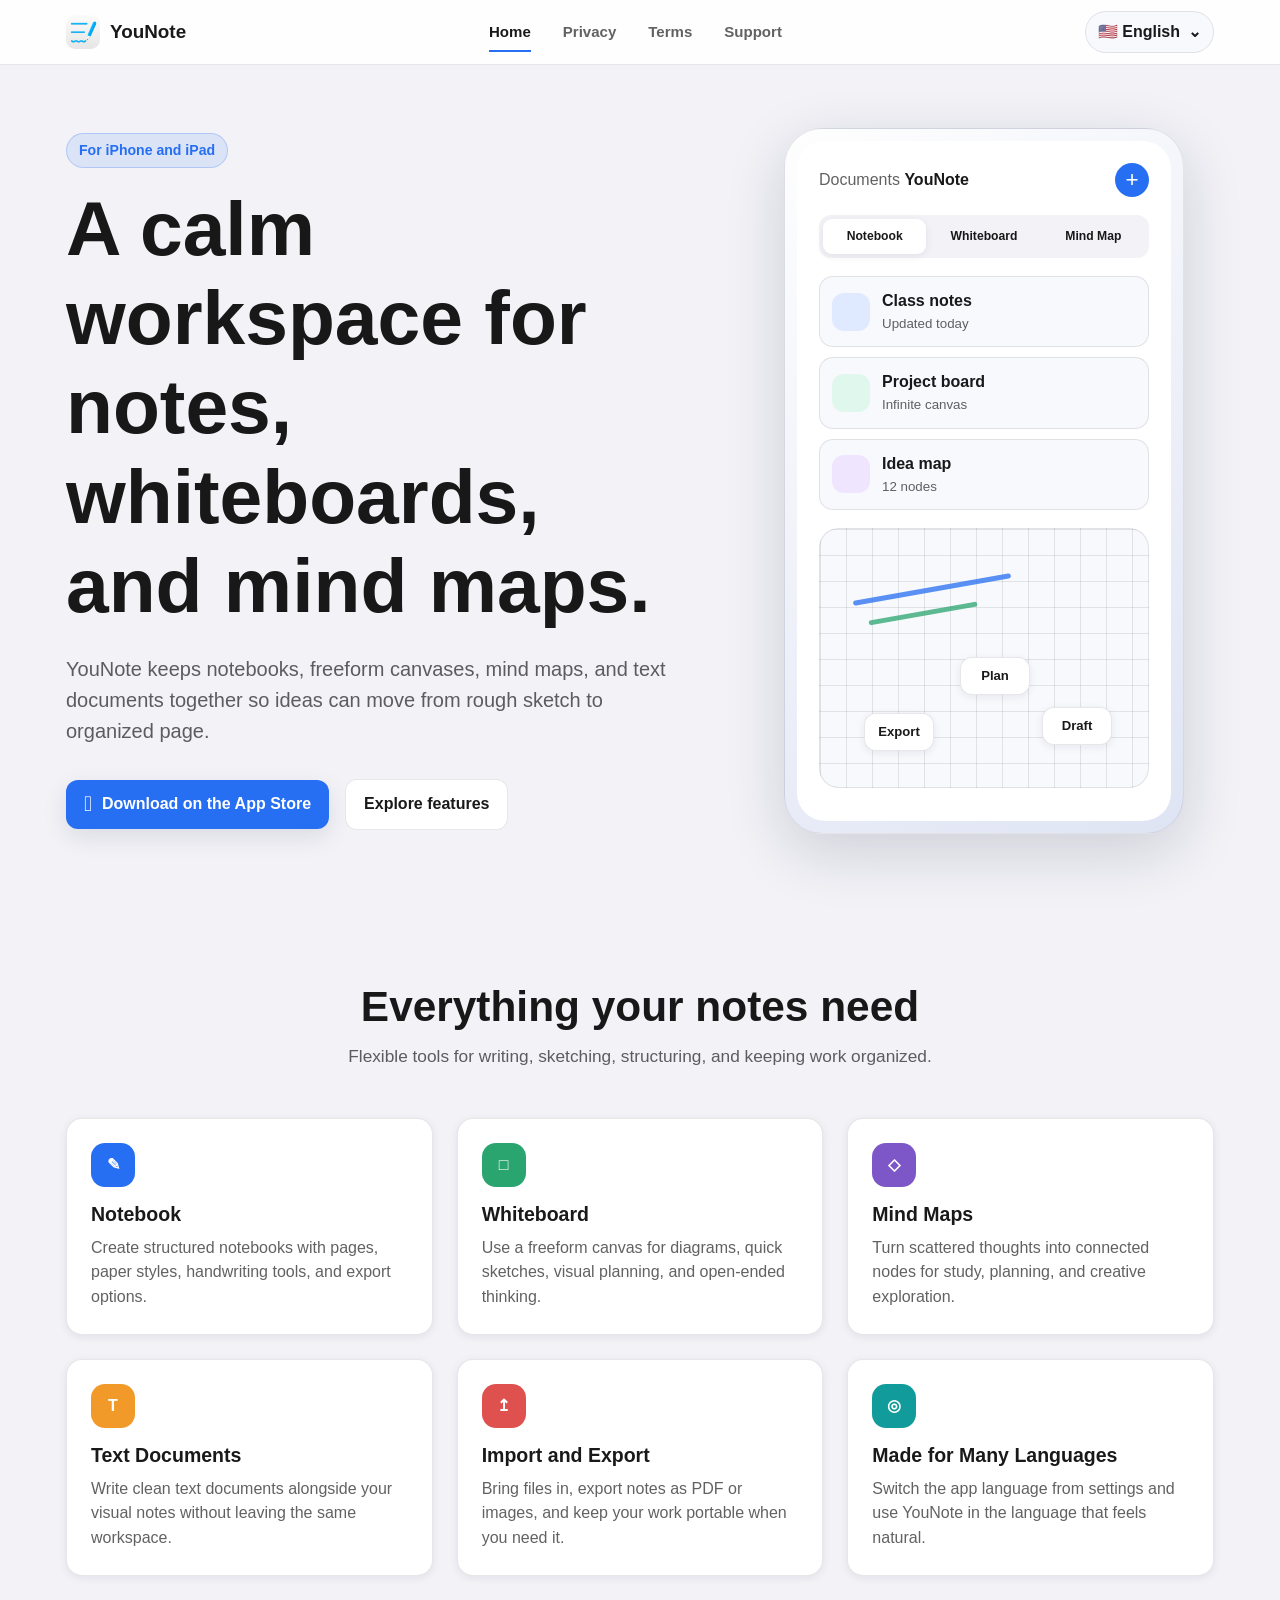
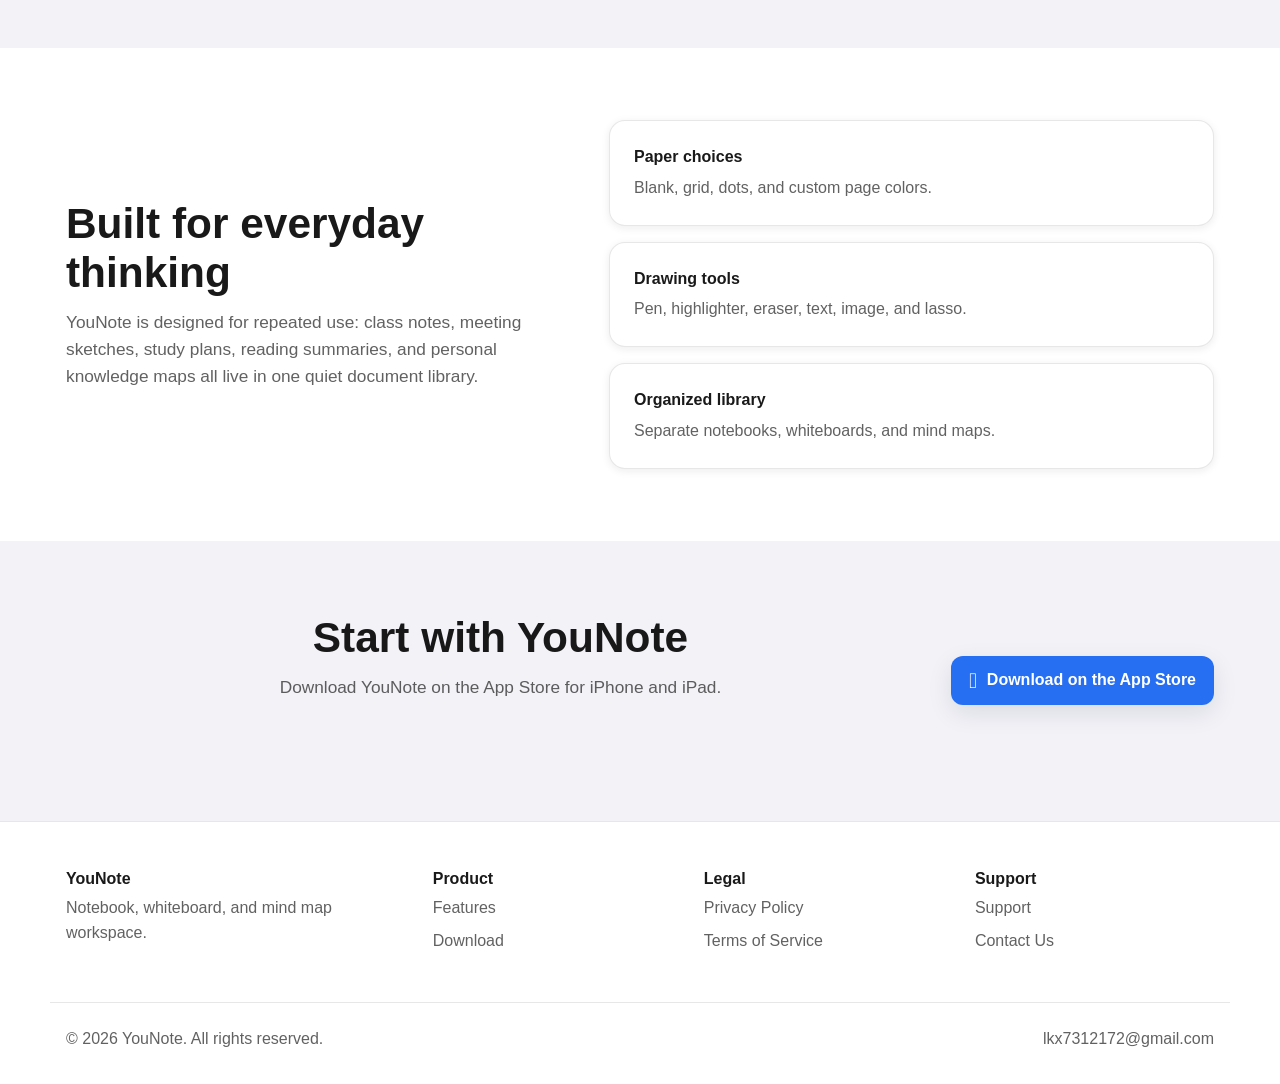
==== index.html @ 6b05ee82 "feat：首次创建项目" ====
<!DOCTYPE html>
<html lang="en">
<head>
  <meta charset="UTF-8">
  <meta name="viewport" content="width=device-width, initial-scale=1.0">
  <meta name="description" data-i18n-attr="content:meta.homeDescription" content="YouNote is a focused note-taking app for notebooks, whiteboards, mind maps, text documents, and flexible export on iPhone and iPad.">
  <meta name="theme-color" content="#266EF2">
  <title data-i18n="meta.homeTitle">YouNote - Notebook, whiteboard, and mind map workspace</title>
  <link rel="stylesheet" href="css/styles.css">
</head>
<body>
  <nav class="navbar">
    <div class="container nav-container">
      <a href="index.html" class="nav-logo" aria-label="YouNote home">
        <img src="assets/images/logo/younote.png" alt="YouNote logo">
        <span>YouNote</span>
      </a>
      <button class="nav-toggle" type="button" onclick="toggleMobileMenu()" aria-label="Toggle navigation">
        <span></span><span></span><span></span>
      </button>
      <div class="nav-links" id="navLinks">
        <a href="index.html" class="active" data-i18n="nav.home">Home</a>
        <a href="privacy.html" data-i18n="nav.privacy">Privacy</a>
        <a href="terms.html" data-i18n="nav.terms">Terms</a>
        <a href="support.html" data-i18n="nav.support">Support</a>
      </div>
      <div class="navbar-right">
        <div class="language-selector" id="language-selector">
          <button class="language-btn" onclick="toggleLanguageDropdown()" type="button">
            <span class="current-lang">Language</span>
            <span class="chevron">⌄</span>
          </button>
          <div class="lang-dropdown"></div>
        </div>
      </div>
    </div>
  </nav>

  <main>
    <section class="hero">
      <div class="container hero-grid">
        <div class="hero-content fade-in">
          <p class="eyebrow" data-i18n="hero.eyebrow">For iPhone and iPad</p>
          <h1 data-i18n="hero.title">A calm workspace for notes, whiteboards, and mind maps.</h1>
          <p class="hero-subtitle" data-i18n="hero.subtitle">YouNote keeps notebooks, freeform canvases, mind maps, and text documents together so ideas can move from rough sketch to organized page.</p>
          <div class="hero-buttons">
            <a href="https://apps.apple.com/app/id6769743144" class="btn btn-primary btn-lg" target="_blank" rel="noopener noreferrer">
              <span class="apple-mark"></span>
              <span data-i18n="hero.download">Download on the App Store</span>
            </a>
            <a href="#features" class="btn btn-secondary btn-lg" data-i18n="hero.learnMore">Explore features</a>
          </div>
        </div>
        <div class="device-stage fade-in fade-in-delay-1" aria-label="YouNote interface preview">
          <div class="device-frame">
            <div class="device-screen">
              <div class="mock-header">
                <div>
                  <span class="mock-kicker" data-i18n="mock.library">Documents</span>
                  <strong>YouNote</strong>
                </div>
                <span class="mock-add">+</span>
              </div>
              <div class="mock-tabs">
                <span data-i18n="mock.notebook">Notebook</span>
                <span data-i18n="mock.whiteboard">Whiteboard</span>
                <span data-i18n="mock.mindmap">Mind Map</span>
              </div>
              <div class="mock-list">
                <div class="doc-row blue"><span></span><div><strong data-i18n="mock.classNotes">Class notes</strong><small data-i18n="mock.updatedToday">Updated today</small></div></div>
                <div class="doc-row green"><span></span><div><strong data-i18n="mock.projectBoard">Project board</strong><small data-i18n="mock.canvas">Infinite canvas</small></div></div>
                <div class="doc-row purple"><span></span><div><strong data-i18n="mock.ideaMap">Idea map</strong><small data-i18n="mock.nodes">12 nodes</small></div></div>
              </div>
              <div class="canvas-card">
                <div class="stroke stroke-one"></div>
                <div class="stroke stroke-two"></div>
                <div class="mind-node node-a">Plan</div>
                <div class="mind-node node-b">Draft</div>
                <div class="mind-node node-c">Export</div>
              </div>
            </div>
          </div>
        </div>
      </div>
    </section>

    <section class="section features" id="features">
      <div class="container">
        <div class="section-header">
          <h2 data-i18n="features.title">Everything your notes need</h2>
          <p data-i18n="features.subtitle">Flexible tools for writing, sketching, structuring, and keeping work organized.</p>
        </div>
        <div class="features-grid">
          <article class="card fade-in"><div class="card-icon blue">✎</div><h3 data-i18n="features.notebookTitle">Notebook</h3><p data-i18n="features.notebookDesc">Create structured notebooks with pages, paper styles, handwriting tools, and export options.</p></article>
          <article class="card fade-in fade-in-delay-1"><div class="card-icon green">□</div><h3 data-i18n="features.whiteboardTitle">Whiteboard</h3><p data-i18n="features.whiteboardDesc">Use a freeform canvas for diagrams, quick sketches, visual planning, and open-ended thinking.</p></article>
          <article class="card fade-in fade-in-delay-2"><div class="card-icon purple">◇</div><h3 data-i18n="features.mindmapTitle">Mind Maps</h3><p data-i18n="features.mindmapDesc">Turn scattered thoughts into connected nodes for study, planning, and creative exploration.</p></article>
          <article class="card fade-in"><div class="card-icon orange">T</div><h3 data-i18n="features.textTitle">Text Documents</h3><p data-i18n="features.textDesc">Write clean text documents alongside your visual notes without leaving the same workspace.</p></article>
          <article class="card fade-in fade-in-delay-1"><div class="card-icon red">↥</div><h3 data-i18n="features.exportTitle">Import and Export</h3><p data-i18n="features.exportDesc">Bring files in, export notes as PDF or images, and keep your work portable when you need it.</p></article>
          <article class="card fade-in fade-in-delay-2"><div class="card-icon teal">◎</div><h3 data-i18n="features.languageTitle">Made for Many Languages</h3><p data-i18n="features.languageDesc">Switch the app language from settings and use YouNote in the language that feels natural.</p></article>
        </div>
      </div>
    </section>

    <section class="section showcase">
      <div class="container showcase-grid">
        <div>
          <h2 data-i18n="showcase.title">Built for everyday thinking</h2>
          <p data-i18n="showcase.body">YouNote is designed for repeated use: class notes, meeting sketches, study plans, reading summaries, and personal knowledge maps all live in one quiet document library.</p>
        </div>
        <div class="mini-previews">
          <div class="mini-preview"><strong data-i18n="showcase.preview1Title">Paper choices</strong><span data-i18n="showcase.preview1Body">Blank, grid, dots, and custom page colors.</span></div>
          <div class="mini-preview"><strong data-i18n="showcase.preview2Title">Drawing tools</strong><span data-i18n="showcase.preview2Body">Pen, highlighter, eraser, text, image, and lasso.</span></div>
          <div class="mini-preview"><strong data-i18n="showcase.preview3Title">Organized library</strong><span data-i18n="showcase.preview3Body">Separate notebooks, whiteboards, and mind maps.</span></div>
        </div>
      </div>
    </section>

    <section class="section download" id="download">
      <div class="container">
        <div class="section-header">
          <h2 data-i18n="download.title">Start with YouNote</h2>
          <p data-i18n="download.subtitle">Download YouNote on the App Store for iPhone and iPad.</p>
        </div>
        <a href="https://apps.apple.com/app/id6769743144" class="store-badge" target="_blank" rel="noopener noreferrer">
          <span class="apple-mark"></span>
          <span data-i18n="download.appstore">Download on the App Store</span>
        </a>
      </div>
    </section>
  </main>

  <footer class="footer">
    <div class="container footer-content">
      <div><h4>YouNote</h4><p data-i18n="footer.tagline">Notebook, whiteboard, and mind map workspace.</p></div>
      <div><h4 data-i18n="footer.product">Product</h4><a href="index.html#features" data-i18n="footer.features">Features</a><a href="index.html#download" data-i18n="footer.download">Download</a></div>
      <div><h4 data-i18n="footer.legal">Legal</h4><a href="privacy.html" data-i18n="footer.privacy">Privacy Policy</a><a href="terms.html" data-i18n="footer.terms">Terms of Service</a></div>
      <div><h4 data-i18n="footer.support">Support</h4><a href="support.html" data-i18n="nav.support">Support</a><a href="mailto:lkx7312172@gmail.com" data-i18n="footer.contact">Contact Us</a></div>
    </div>
    <div class="container footer-bottom"><p data-i18n="footer.copyright">© 2026 YouNote. All rights reserved.</p><a href="mailto:lkx7312172@gmail.com">lkx7312172@gmail.com</a></div>
  </footer>
  <script src="js/i18n.js"></script>
  <script src="js/main.js"></script>
</body>
</html>
---- css/styles.css ----
:root {
  --primary: #266ef2;
  --primary-light: #dfe9ff;
  --primary-dark: #1749b8;
  --bg-primary: #f2f2f7;
  --bg-secondary: #ffffff;
  --bg-tertiary: #f8f9fd;
  --text-primary: rgba(0, 0, 0, 0.9);
  --text-secondary: rgba(0, 0, 0, 0.62);
  --text-tertiary: rgba(0, 0, 0, 0.42);
  --border-color: rgba(60, 60, 67, 0.12);
  --shadow-sm: 0 2px 8px rgba(20, 31, 56, 0.08);
  --shadow-md: 0 8px 24px rgba(20, 31, 56, 0.1);
  --shadow-lg: 0 18px 60px rgba(20, 31, 56, 0.16);
  --radius-sm: 8px;
  --radius-md: 12px;
  --radius-lg: 16px;
  --radius-xl: 24px;
  --spacing-sm: 8px;
  --spacing-md: 16px;
  --spacing-lg: 24px;
  --spacing-xl: 32px;
  --spacing-2xl: 48px;
  --spacing-3xl: 72px;
}

@media (prefers-color-scheme: dark) {
  :root {
    --bg-primary: #000000;
    --bg-secondary: #1c1c1e;
    --bg-tertiary: #2c2c2e;
    --text-primary: rgba(255, 255, 255, 0.94);
    --text-secondary: rgba(255, 255, 255, 0.66);
    --text-tertiary: rgba(255, 255, 255, 0.45);
    --border-color: rgba(84, 84, 88, 0.62);
    --shadow-sm: 0 2px 8px rgba(0, 0, 0, 0.28);
    --shadow-md: 0 8px 24px rgba(0, 0, 0, 0.36);
    --shadow-lg: 0 18px 60px rgba(0, 0, 0, 0.46);
  }
}

* {
  box-sizing: border-box;
  margin: 0;
  padding: 0;
}

html {
  scroll-behavior: smooth;
  -webkit-text-size-adjust: 100%;
}

body {
  min-width: 320px;
  color: var(--text-primary);
  background: var(--bg-primary);
  font-family: -apple-system, BlinkMacSystemFont, "SF Pro Text", "SF Pro Display", "Helvetica Neue", Arial, sans-serif;
  font-size: 16px;
  line-height: 1.55;
  -webkit-font-smoothing: antialiased;
}

a {
  color: var(--primary);
  text-decoration: none;
}

img {
  display: block;
  max-width: 100%;
}

.container {
  width: 100%;
  max-width: 1180px;
  margin: 0 auto;
  padding: 0 var(--spacing-md);
}

.navbar {
  position: fixed;
  z-index: 1000;
  top: 0;
  right: 0;
  left: 0;
  border-bottom: 1px solid var(--border-color);
  background: color-mix(in srgb, var(--bg-secondary) 88%, transparent);
  backdrop-filter: blur(20px);
  -webkit-backdrop-filter: blur(20px);
}

.nav-container {
  display: flex;
  align-items: center;
  justify-content: space-between;
  min-height: 64px;
  gap: var(--spacing-md);
}

.nav-logo {
  display: inline-flex;
  align-items: center;
  gap: 10px;
  color: var(--text-primary);
  font-weight: 700;
  font-size: 1.18rem;
}

.nav-logo img {
  width: 34px;
  height: 34px;
  border-radius: 9px;
}

.nav-links {
  display: flex;
  align-items: center;
  gap: var(--spacing-xl);
}

.nav-links a {
  position: relative;
  padding: 8px 0;
  color: var(--text-secondary);
  font-weight: 600;
  font-size: 0.94rem;
}

.nav-links a::after {
  position: absolute;
  bottom: 0;
  left: 0;
  width: 0;
  height: 2px;
  background: var(--primary);
  content: "";
  transition: width 180ms ease;
}

.nav-links a:hover,
.nav-links a.active {
  color: var(--text-primary);
}

.nav-links a:hover::after,
.nav-links a.active::after {
  width: 100%;
}

.nav-toggle {
  display: none;
  width: 40px;
  height: 40px;
  border: 0;
  background: transparent;
}

.nav-toggle span {
  display: block;
  width: 22px;
  height: 2px;
  margin: 5px auto;
  background: var(--text-primary);
}

.language-selector {
  position: relative;
}

.language-btn {
  display: inline-flex;
  align-items: center;
  gap: 8px;
  min-height: 38px;
  padding: 8px 12px;
  border: 1px solid var(--border-color);
  border-radius: 999px;
  color: var(--text-primary);
  background: var(--bg-tertiary);
  font: inherit;
  font-weight: 600;
  cursor: pointer;
}

.lang-dropdown {
  position: absolute;
  top: calc(100% + 10px);
  right: 0;
  display: none;
  min-width: 220px;
  max-height: 360px;
  overflow: auto;
  padding: 8px;
  border: 1px solid var(--border-color);
  border-radius: var(--radius-md);
  background: var(--bg-secondary);
  box-shadow: var(--shadow-lg);
}

.language-selector.active .lang-dropdown {
  display: block;
}

.lang-option {
  display: flex;
  align-items: center;
  gap: 10px;
  width: 100%;
  padding: 10px 12px;
  border: 0;
  border-radius: var(--radius-sm);
  color: var(--text-primary);
  background: transparent;
  font: inherit;
  text-align: left;
  cursor: pointer;
}

.lang-option:hover,
.lang-option.active {
  background: var(--primary-light);
  color: var(--primary-dark);
}

.hero {
  padding: 128px 0 76px;
  overflow: hidden;
}

.hero-grid {
  display: grid;
  grid-template-columns: minmax(0, 1fr) minmax(320px, 460px);
  align-items: center;
  gap: var(--spacing-3xl);
}

.eyebrow {
  display: inline-flex;
  margin-bottom: var(--spacing-md);
  padding: 6px 12px;
  border: 1px solid color-mix(in srgb, var(--primary) 24%, transparent);
  border-radius: 999px;
  color: var(--primary);
  background: color-mix(in srgb, var(--primary) 11%, transparent);
  font-weight: 700;
  font-size: 0.88rem;
}

h1,
h2,
h3,
h4 {
  color: var(--text-primary);
  line-height: 1.16;
}

h1 {
  max-width: 760px;
  font-size: clamp(2.45rem, 6vw, 4.85rem);
  letter-spacing: 0;
}

h2 {
  font-size: clamp(1.75rem, 4vw, 2.65rem);
}

h3 {
  font-size: 1.22rem;
}

.hero-subtitle {
  max-width: 650px;
  margin: var(--spacing-lg) 0 var(--spacing-xl);
  color: var(--text-secondary);
  font-size: clamp(1.05rem, 2vw, 1.25rem);
}

.hero-buttons,
.download .container {
  display: flex;
  flex-wrap: wrap;
  align-items: center;
  justify-content: center;
  gap: var(--spacing-md);
}

.hero-buttons {
  justify-content: flex-start;
}

.btn,
.store-badge,
.contact-email {
  display: inline-flex;
  align-items: center;
  justify-content: center;
  gap: 10px;
  min-height: 48px;
  padding: 12px 18px;
  border-radius: var(--radius-md);
  font-weight: 700;
  transition: transform 180ms ease, box-shadow 180ms ease;
}

.btn:hover,
.store-badge:hover,
.contact-email:hover {
  transform: translateY(-1px);
}

.btn-primary,
.store-badge,
.contact-email {
  color: #ffffff;
  background: var(--primary);
  box-shadow: var(--shadow-md);
}

.btn-secondary {
  color: var(--text-primary);
  background: var(--bg-secondary);
  border: 1px solid var(--border-color);
}

.apple-mark {
  font-size: 1.35em;
  line-height: 1;
}

.device-stage {
  display: flex;
  justify-content: center;
}

.device-frame {
  width: min(100%, 400px);
  padding: 12px;
  border: 1px solid var(--border-color);
  border-radius: 38px;
  background: linear-gradient(145deg, #fefefe, #dfe4f4);
  box-shadow: var(--shadow-lg);
}

@media (prefers-color-scheme: dark) {
  .device-frame {
    background: linear-gradient(145deg, #323238, #111114);
  }
}

.device-screen {
  min-height: 680px;
  padding: 22px;
  border-radius: 28px;
  background: var(--bg-secondary);
  overflow: hidden;
}

.mock-header,
.doc-row {
  display: flex;
  align-items: center;
}

.mock-header {
  justify-content: space-between;
  margin-bottom: 18px;
}

.mock-kicker,
.doc-row small,
.mini-preview span,
.legal-header p {
  color: var(--text-secondary);
}

.mock-add {
  display: grid;
  place-items: center;
  width: 34px;
  height: 34px;
  border-radius: 50%;
  color: white;
  background: var(--primary);
  font-size: 1.4rem;
}

.mock-tabs {
  display: grid;
  grid-template-columns: repeat(3, 1fr);
  gap: 6px;
  margin-bottom: 18px;
  padding: 4px;
  border-radius: 12px;
  background: var(--bg-primary);
}

.mock-tabs span {
  min-width: 0;
  padding: 8px 6px;
  border-radius: 9px;
  font-size: 0.76rem;
  font-weight: 700;
  text-align: center;
}

.mock-tabs span:first-child {
  background: var(--bg-secondary);
  box-shadow: var(--shadow-sm);
}

.mock-list {
  display: grid;
  gap: 10px;
}

.doc-row {
  gap: 12px;
  padding: 12px;
  border: 1px solid var(--border-color);
  border-radius: 14px;
  background: var(--bg-tertiary);
}

.doc-row > span {
  width: 38px;
  height: 38px;
  border-radius: 12px;
}

.doc-row.blue > span { background: #dfe9ff; }
.doc-row.green > span { background: #dff7ec; }
.doc-row.purple > span { background: #efe5ff; }

.doc-row div {
  display: grid;
  min-width: 0;
}

.canvas-card {
  position: relative;
  height: 260px;
  margin-top: 18px;
  border: 1px solid var(--border-color);
  border-radius: 20px;
  background:
    linear-gradient(var(--border-color) 1px, transparent 1px),
    linear-gradient(90deg, var(--border-color) 1px, transparent 1px),
    var(--bg-tertiary);
  background-size: 26px 26px;
}

.stroke {
  position: absolute;
  height: 5px;
  border-radius: 999px;
  background: var(--primary);
  opacity: 0.75;
  transform: rotate(-10deg);
}

.stroke-one {
  top: 58px;
  left: 32px;
  width: 160px;
}

.stroke-two {
  top: 82px;
  left: 48px;
  width: 110px;
  background: #2aa56f;
}

.mind-node {
  position: absolute;
  display: grid;
  place-items: center;
  min-width: 70px;
  min-height: 38px;
  padding: 8px;
  border-radius: 12px;
  color: var(--text-primary);
  background: var(--bg-secondary);
  border: 1px solid var(--border-color);
  box-shadow: var(--shadow-sm);
  font-size: 0.82rem;
  font-weight: 700;
}

.node-a { right: 118px; bottom: 92px; }
.node-b { right: 36px; bottom: 42px; }
.node-c { left: 44px; bottom: 36px; }

.section {
  padding: var(--spacing-3xl) 0;
}

.section-header {
  max-width: 720px;
  margin: 0 auto var(--spacing-2xl);
  text-align: center;
}

.section-header p,
.showcase p {
  margin-top: 12px;
  color: var(--text-secondary);
  font-size: 1.08rem;
}

.features-grid {
  display: grid;
  grid-template-columns: repeat(3, minmax(0, 1fr));
  gap: var(--spacing-lg);
}

.card,
.mini-preview,
.legal-container,
.contact-box {
  border: 1px solid var(--border-color);
  border-radius: var(--radius-lg);
  background: var(--bg-secondary);
  box-shadow: var(--shadow-sm);
}

.card {
  padding: var(--spacing-lg);
}

.card-icon {
  display: grid;
  place-items: center;
  width: 44px;
  height: 44px;
  margin-bottom: var(--spacing-md);
  border-radius: 14px;
  color: white;
  font-weight: 900;
}

.card p {
  margin-top: 10px;
  color: var(--text-secondary);
}

.card-icon.blue { background: var(--primary); }
.card-icon.green { background: #2aa56f; }
.card-icon.purple { background: #7d57c7; }
.card-icon.orange { background: #f19a2a; }
.card-icon.red { background: #df514f; }
.card-icon.teal { background: #129b9b; }

.showcase {
  background: var(--bg-secondary);
}

.showcase-grid {
  display: grid;
  grid-template-columns: minmax(0, 0.9fr) minmax(0, 1.1fr);
  align-items: center;
  gap: var(--spacing-2xl);
}

.mini-previews {
  display: grid;
  gap: var(--spacing-md);
}

.mini-preview {
  display: grid;
  gap: 6px;
  padding: var(--spacing-lg);
}

.download {
  text-align: center;
}

.legal-page {
  padding: 112px 0 64px;
}

.legal-container {
  max-width: 900px;
  margin: 0 auto;
  padding: clamp(24px, 5vw, 48px);
}

.legal-header {
  padding-bottom: var(--spacing-xl);
  border-bottom: 1px solid var(--border-color);
}

.legal-content h2 {
  margin-top: var(--spacing-xl);
  margin-bottom: var(--spacing-md);
  font-size: 1.45rem;
}

.legal-content p,
.legal-content li {
  color: var(--text-secondary);
}

.legal-content ul {
  display: grid;
  gap: 10px;
  margin-left: 20px;
}

.legal-content li {
  padding-left: 4px;
}

.highlight-box {
  margin-top: var(--spacing-md);
  padding: var(--spacing-lg);
  border: 1px solid color-mix(in srgb, var(--primary) 22%, transparent);
  border-radius: var(--radius-md);
  background: color-mix(in srgb, var(--primary) 9%, transparent);
}

.contact-box {
  display: grid;
  justify-items: center;
  gap: 12px;
  margin-bottom: var(--spacing-xl);
  padding: var(--spacing-xl);
  text-align: center;
}

.contact-icon {
  display: grid;
  place-items: center;
  width: 56px;
  height: 56px;
  border-radius: 18px;
  color: white;
  background: var(--primary);
  font-weight: 900;
  font-size: 1.5rem;
}

.faq-item {
  border-bottom: 1px solid var(--border-color);
}

.faq-question {
  display: flex;
  align-items: center;
  justify-content: space-between;
  gap: 12px;
  padding: 18px 0;
  color: var(--text-primary);
  font-weight: 700;
  cursor: pointer;
}

.faq-question::after {
  content: "⌄";
  color: var(--text-tertiary);
  transition: transform 180ms ease;
}

.faq-item.active .faq-question::after {
  transform: rotate(180deg);
}

.faq-answer {
  display: none;
  padding-bottom: 18px;
}

.faq-item.active .faq-answer {
  display: block;
}

.footer {
  border-top: 1px solid var(--border-color);
  background: var(--bg-secondary);
}

.footer-content {
  display: grid;
  grid-template-columns: 1.4fr repeat(3, 1fr);
  gap: var(--spacing-xl);
  padding: var(--spacing-2xl) var(--spacing-md);
}

.footer-content div {
  display: grid;
  align-content: start;
  gap: 8px;
}

.footer p,
.footer a {
  color: var(--text-secondary);
}

.footer-bottom {
  display: flex;
  align-items: center;
  justify-content: space-between;
  gap: var(--spacing-md);
  padding-bottom: var(--spacing-xl);
  border-top: 1px solid var(--border-color);
  padding-top: var(--spacing-lg);
}

.fade-in {
  opacity: 0;
  transform: translateY(18px);
  transition: opacity 560ms ease, transform 560ms ease;
}

.fade-in.visible {
  opacity: 1;
  transform: translateY(0);
}

.fade-in-delay-1 { transition-delay: 90ms; }
.fade-in-delay-2 { transition-delay: 160ms; }

@media (max-width: 900px) {
  .nav-toggle {
    display: block;
  }

  .nav-links,
  .navbar-right {
    position: absolute;
    right: 16px;
    left: 16px;
    display: none;
    border: 1px solid var(--border-color);
    background: var(--bg-secondary);
    box-shadow: var(--shadow-lg);
  }

  .nav-links {
    top: 72px;
    flex-direction: column;
    align-items: stretch;
    gap: 0;
    padding: 10px;
    border-radius: var(--radius-md) var(--radius-md) 0 0;
  }

  .nav-links a {
    padding: 12px;
  }

  .navbar-right {
    top: 240px;
    padding: 10px;
    border-radius: 0 0 var(--radius-md) var(--radius-md);
  }

  .nav-links.active,
  .navbar-right.active {
    display: flex;
  }

  .language-selector,
  .language-btn {
    width: 100%;
  }

  .language-btn {
    justify-content: space-between;
  }

  .lang-dropdown {
    position: static;
    margin-top: 8px;
    min-width: 0;
    width: 100%;
    box-shadow: none;
  }

  .hero-grid,
  .showcase-grid {
    grid-template-columns: 1fr;
    gap: var(--spacing-2xl);
  }

  .features-grid {
    grid-template-columns: repeat(2, minmax(0, 1fr));
  }

  .footer-content {
    grid-template-columns: repeat(2, minmax(0, 1fr));
  }
}

@media (max-width: 620px) {
  .hero {
    padding-top: 104px;
  }

  .hero-buttons,
  .btn,
  .store-badge,
  .contact-email {
    width: 100%;
  }

  .features-grid,
  .footer-content {
    grid-template-columns: 1fr;
  }

  .device-screen {
    min-height: 590px;
    padding: 16px;
  }

  .mock-tabs {
    grid-template-columns: 1fr;
  }

  .footer-bottom {
    flex-direction: column;
    align-items: flex-start;
  }
}
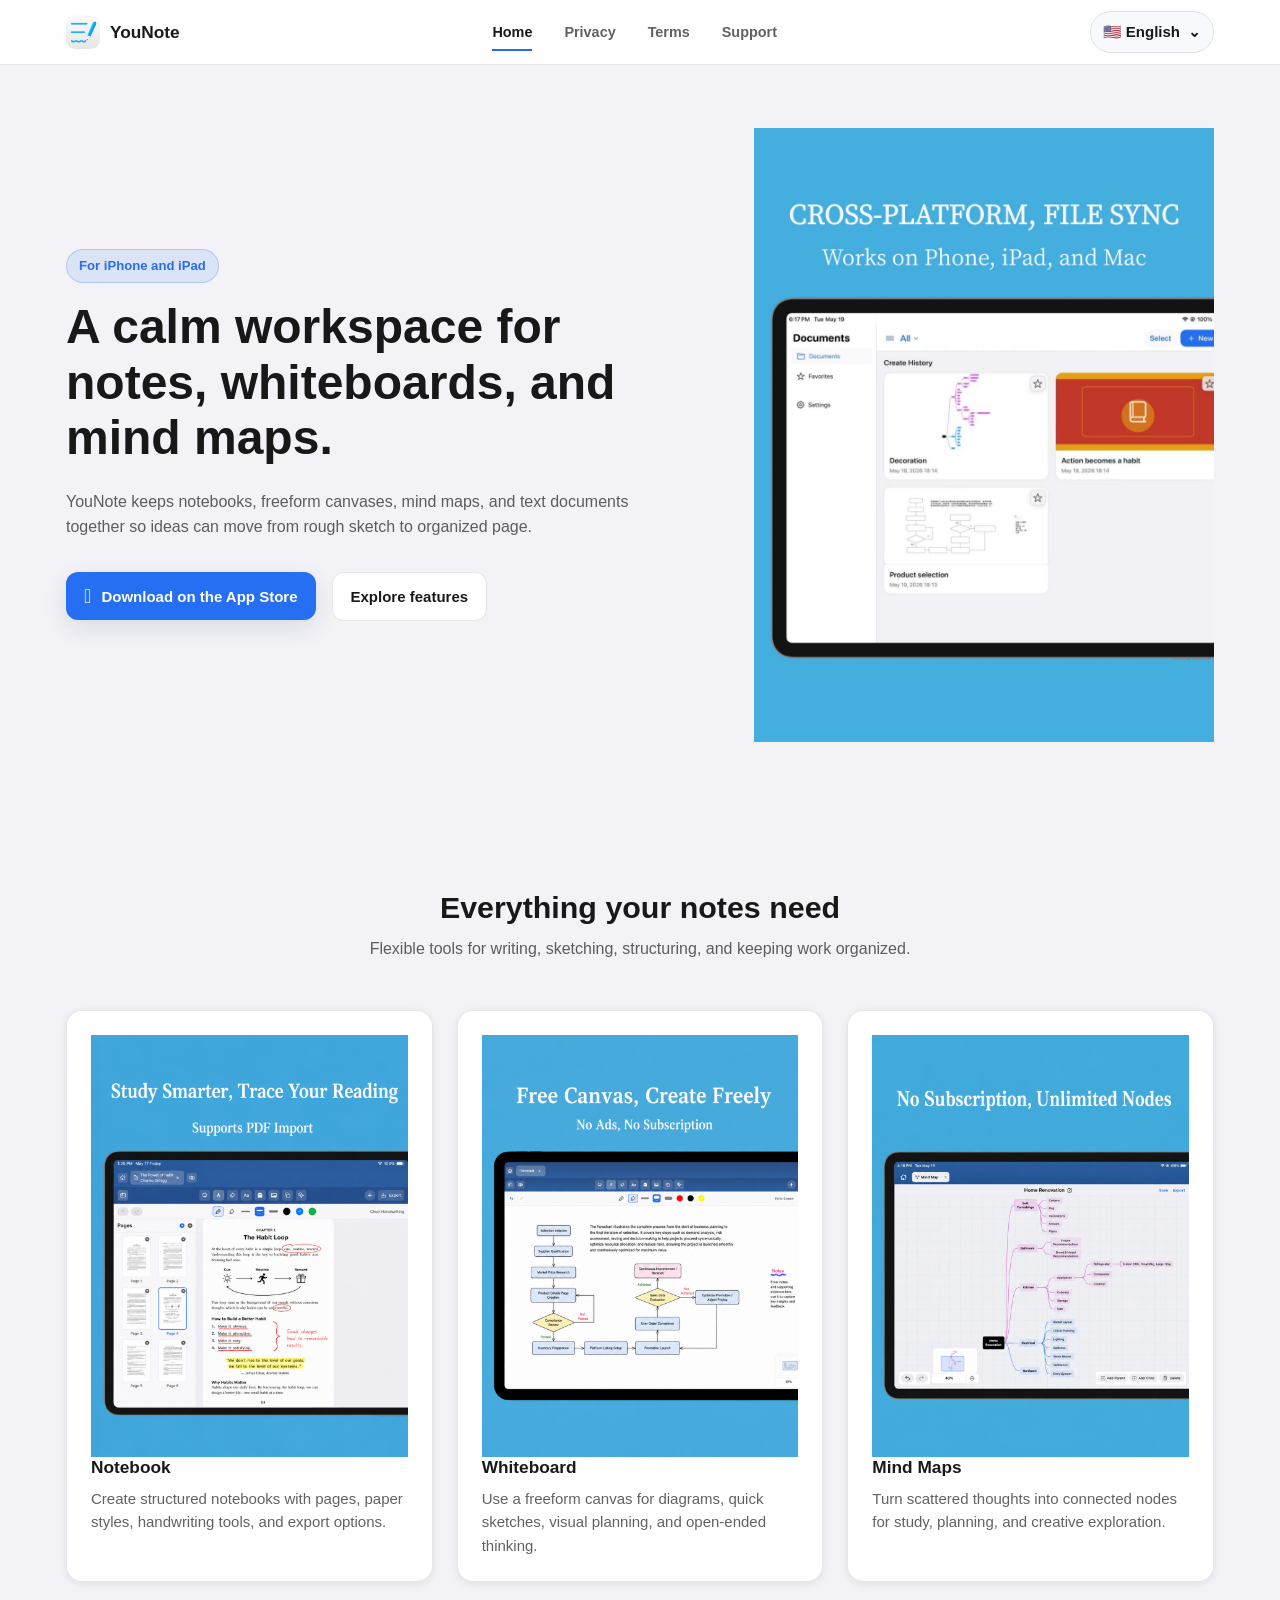
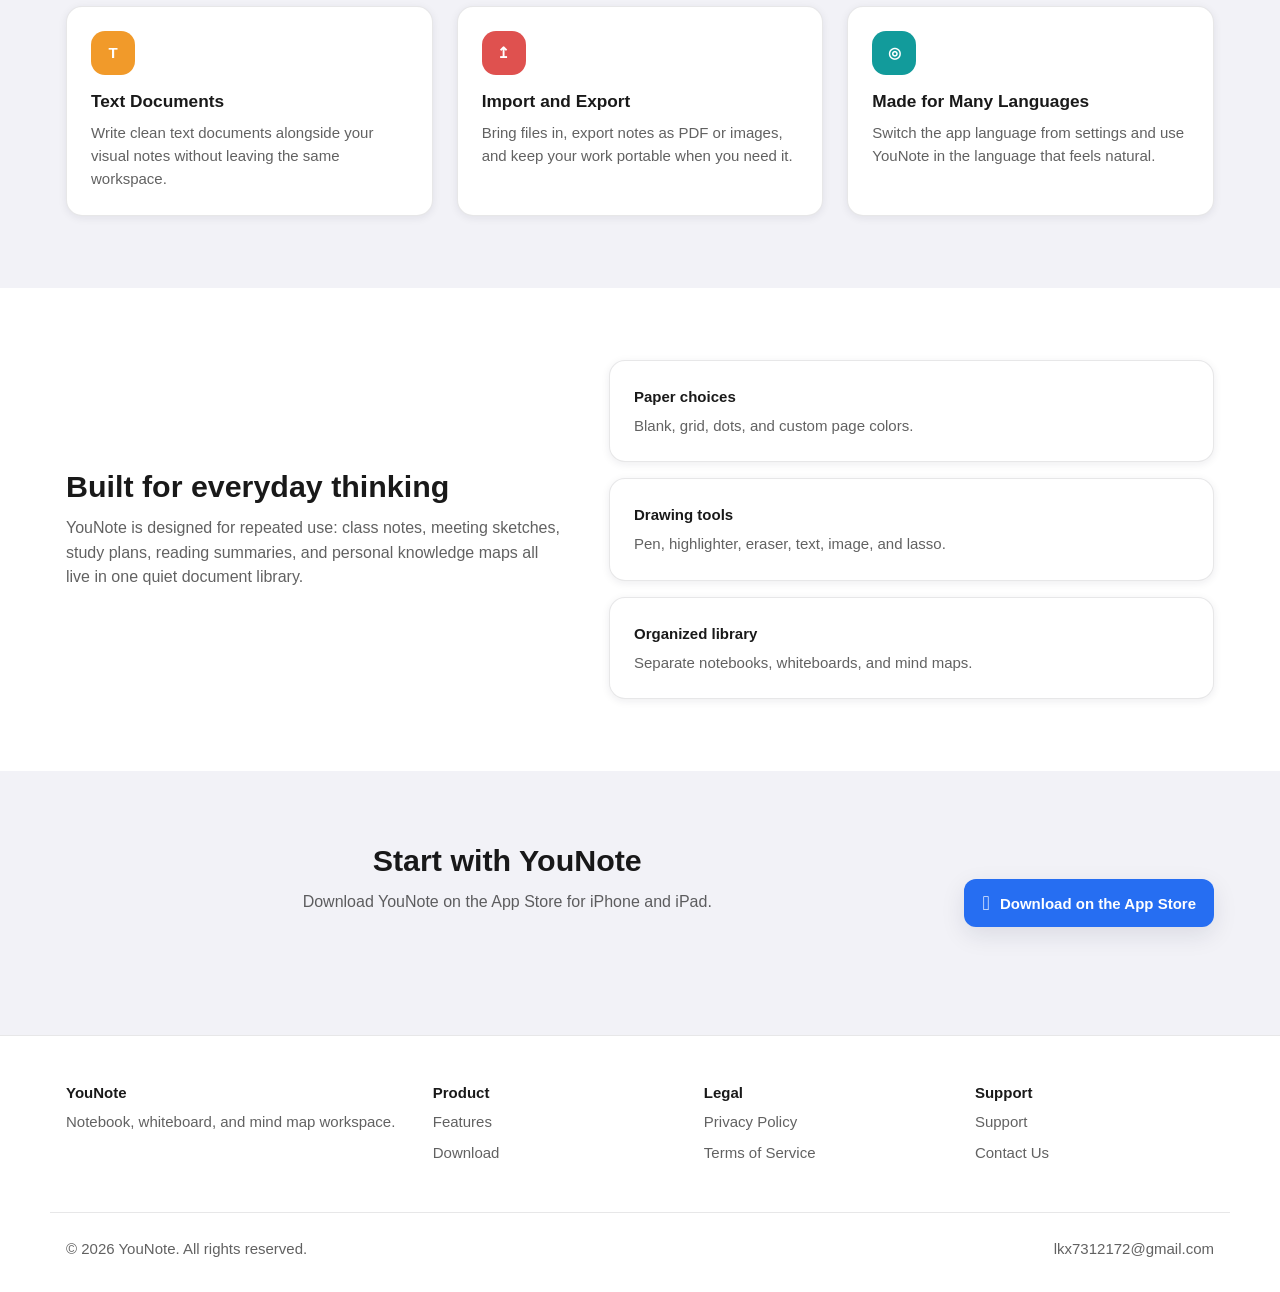
==== commit 0ac858a4: "改为截图" ====
--- a/index.html
+++ b/index.html
@@ -51,35 +51,8 @@
             <a href="#features" class="btn btn-secondary btn-lg" data-i18n="hero.learnMore">Explore features</a>
           </div>
         </div>
-        <div class="device-stage fade-in fade-in-delay-1" aria-label="YouNote interface preview">
-          <div class="device-frame">
-            <div class="device-screen">
-              <div class="mock-header">
-                <div>
-                  <span class="mock-kicker" data-i18n="mock.library">Documents</span>
-                  <strong>YouNote</strong>
-                </div>
-                <span class="mock-add">+</span>
-              </div>
-              <div class="mock-tabs">
-                <span data-i18n="mock.notebook">Notebook</span>
-                <span data-i18n="mock.whiteboard">Whiteboard</span>
-                <span data-i18n="mock.mindmap">Mind Map</span>
-              </div>
-              <div class="mock-list">
-                <div class="doc-row blue"><span></span><div><strong data-i18n="mock.classNotes">Class notes</strong><small data-i18n="mock.updatedToday">Updated today</small></div></div>
-                <div class="doc-row green"><span></span><div><strong data-i18n="mock.projectBoard">Project board</strong><small data-i18n="mock.canvas">Infinite canvas</small></div></div>
-                <div class="doc-row purple"><span></span><div><strong data-i18n="mock.ideaMap">Idea map</strong><small data-i18n="mock.nodes">12 nodes</small></div></div>
-              </div>
-              <div class="canvas-card">
-                <div class="stroke stroke-one"></div>
-                <div class="stroke stroke-two"></div>
-                <div class="mind-node node-a">Plan</div>
-                <div class="mind-node node-b">Draft</div>
-                <div class="mind-node node-c">Export</div>
-              </div>
-            </div>
-          </div>
+        <div class="device-stage fade-in fade-in-delay-1">
+          <img class="hero-screenshot" src="assets/images/截图/首页.jpeg" alt="YouNote app home screen" data-i18n-attr="alt:images.homeAlt">
         </div>
       </div>
     </section>
@@ -91,9 +64,21 @@
           <p data-i18n="features.subtitle">Flexible tools for writing, sketching, structuring, and keeping work organized.</p>
         </div>
         <div class="features-grid">
-          <article class="card fade-in"><div class="card-icon blue">✎</div><h3 data-i18n="features.notebookTitle">Notebook</h3><p data-i18n="features.notebookDesc">Create structured notebooks with pages, paper styles, handwriting tools, and export options.</p></article>
-          <article class="card fade-in fade-in-delay-1"><div class="card-icon green">□</div><h3 data-i18n="features.whiteboardTitle">Whiteboard</h3><p data-i18n="features.whiteboardDesc">Use a freeform canvas for diagrams, quick sketches, visual planning, and open-ended thinking.</p></article>
-          <article class="card fade-in fade-in-delay-2"><div class="card-icon purple">◇</div><h3 data-i18n="features.mindmapTitle">Mind Maps</h3><p data-i18n="features.mindmapDesc">Turn scattered thoughts into connected nodes for study, planning, and creative exploration.</p></article>
+          <article class="card feature-card-with-image fade-in">
+            <img class="feature-screenshot" src="assets/images/截图/笔记本.png" alt="YouNote notebook screen" data-i18n-attr="alt:images.notebookAlt">
+            <h3 data-i18n="features.notebookTitle">Notebook</h3>
+            <p data-i18n="features.notebookDesc">Create structured notebooks with pages, paper styles, handwriting tools, and export options.</p>
+          </article>
+          <article class="card feature-card-with-image fade-in fade-in-delay-1">
+            <img class="feature-screenshot" src="assets/images/截图/白板.png" alt="YouNote whiteboard screen" data-i18n-attr="alt:images.whiteboardAlt">
+            <h3 data-i18n="features.whiteboardTitle">Whiteboard</h3>
+            <p data-i18n="features.whiteboardDesc">Use a freeform canvas for diagrams, quick sketches, visual planning, and open-ended thinking.</p>
+          </article>
+          <article class="card feature-card-with-image fade-in fade-in-delay-2">
+            <img class="feature-screenshot" src="assets/images/截图/思维导图.png" alt="YouNote mind map screen" data-i18n-attr="alt:images.mindmapAlt">
+            <h3 data-i18n="features.mindmapTitle">Mind Maps</h3>
+            <p data-i18n="features.mindmapDesc">Turn scattered thoughts into connected nodes for study, planning, and creative exploration.</p>
+          </article>
           <article class="card fade-in"><div class="card-icon orange">T</div><h3 data-i18n="features.textTitle">Text Documents</h3><p data-i18n="features.textDesc">Write clean text documents alongside your visual notes without leaving the same workspace.</p></article>
           <article class="card fade-in fade-in-delay-1"><div class="card-icon red">↥</div><h3 data-i18n="features.exportTitle">Import and Export</h3><p data-i18n="features.exportDesc">Bring files in, export notes as PDF or images, and keep your work portable when you need it.</p></article>
           <article class="card fade-in fade-in-delay-2"><div class="card-icon teal">◎</div><h3 data-i18n="features.languageTitle">Made for Many Languages</h3><p data-i18n="features.languageDesc">Switch the app language from settings and use YouNote in the language that feels natural.</p></article>
--- a/css/styles.css
+++ b/css/styles.css
@@ -55,7 +55,7 @@
   color: var(--text-primary);
   background: var(--bg-primary);
   font-family: -apple-system, BlinkMacSystemFont, "SF Pro Text", "SF Pro Display", "Helvetica Neue", Arial, sans-serif;
-  font-size: 16px;
+  font-size: 15px;
   line-height: 1.55;
   -webkit-font-smoothing: antialiased;
 }
@@ -103,7 +103,7 @@
   gap: 10px;
   color: var(--text-primary);
   font-weight: 700;
-  font-size: 1.18rem;
+  font-size: 1.08rem;
 }
 
 .nav-logo img {
@@ -123,7 +123,7 @@
   padding: 8px 0;
   color: var(--text-secondary);
   font-weight: 600;
-  font-size: 0.94rem;
+  font-size: 0.9rem;
 }
 
 .nav-links a::after {
@@ -243,7 +243,7 @@
   color: var(--primary);
   background: color-mix(in srgb, var(--primary) 11%, transparent);
   font-weight: 700;
-  font-size: 0.88rem;
+  font-size: 0.82rem;
 }
 
 h1,
@@ -256,23 +256,23 @@
 
 h1 {
   max-width: 760px;
-  font-size: clamp(2.45rem, 6vw, 4.85rem);
+  font-size: clamp(1.85rem, 3.8vw, 3rem);
   letter-spacing: 0;
 }
 
 h2 {
-  font-size: clamp(1.75rem, 4vw, 2.65rem);
+  font-size: clamp(1.35rem, 2.5vw, 1.9rem);
 }
 
 h3 {
-  font-size: 1.22rem;
+  font-size: 1.08rem;
 }
 
 .hero-subtitle {
   max-width: 650px;
   margin: var(--spacing-lg) 0 var(--spacing-xl);
   color: var(--text-secondary);
-  font-size: clamp(1.05rem, 2vw, 1.25rem);
+  font-size: clamp(0.96rem, 1.25vw, 1.06rem);
 }
 
 .hero-buttons,
@@ -381,7 +381,7 @@
   border-radius: 50%;
   color: white;
   background: var(--primary);
-  font-size: 1.4rem;
+  font-size: 1.18rem;
 }
 
 .mock-tabs {
@@ -505,7 +505,7 @@
 .showcase p {
   margin-top: 12px;
   color: var(--text-secondary);
-  font-size: 1.08rem;
+  font-size: 1rem;
 }
 
 .features-grid {
@@ -595,7 +595,7 @@
 .legal-content h2 {
   margin-top: var(--spacing-xl);
   margin-bottom: var(--spacing-md);
-  font-size: 1.45rem;
+  font-size: 1.25rem;
 }
 
 .legal-content p,
@@ -639,7 +639,7 @@
   color: white;
   background: var(--primary);
   font-weight: 900;
-  font-size: 1.5rem;
+  font-size: 1.25rem;
 }
 
 .faq-item {
